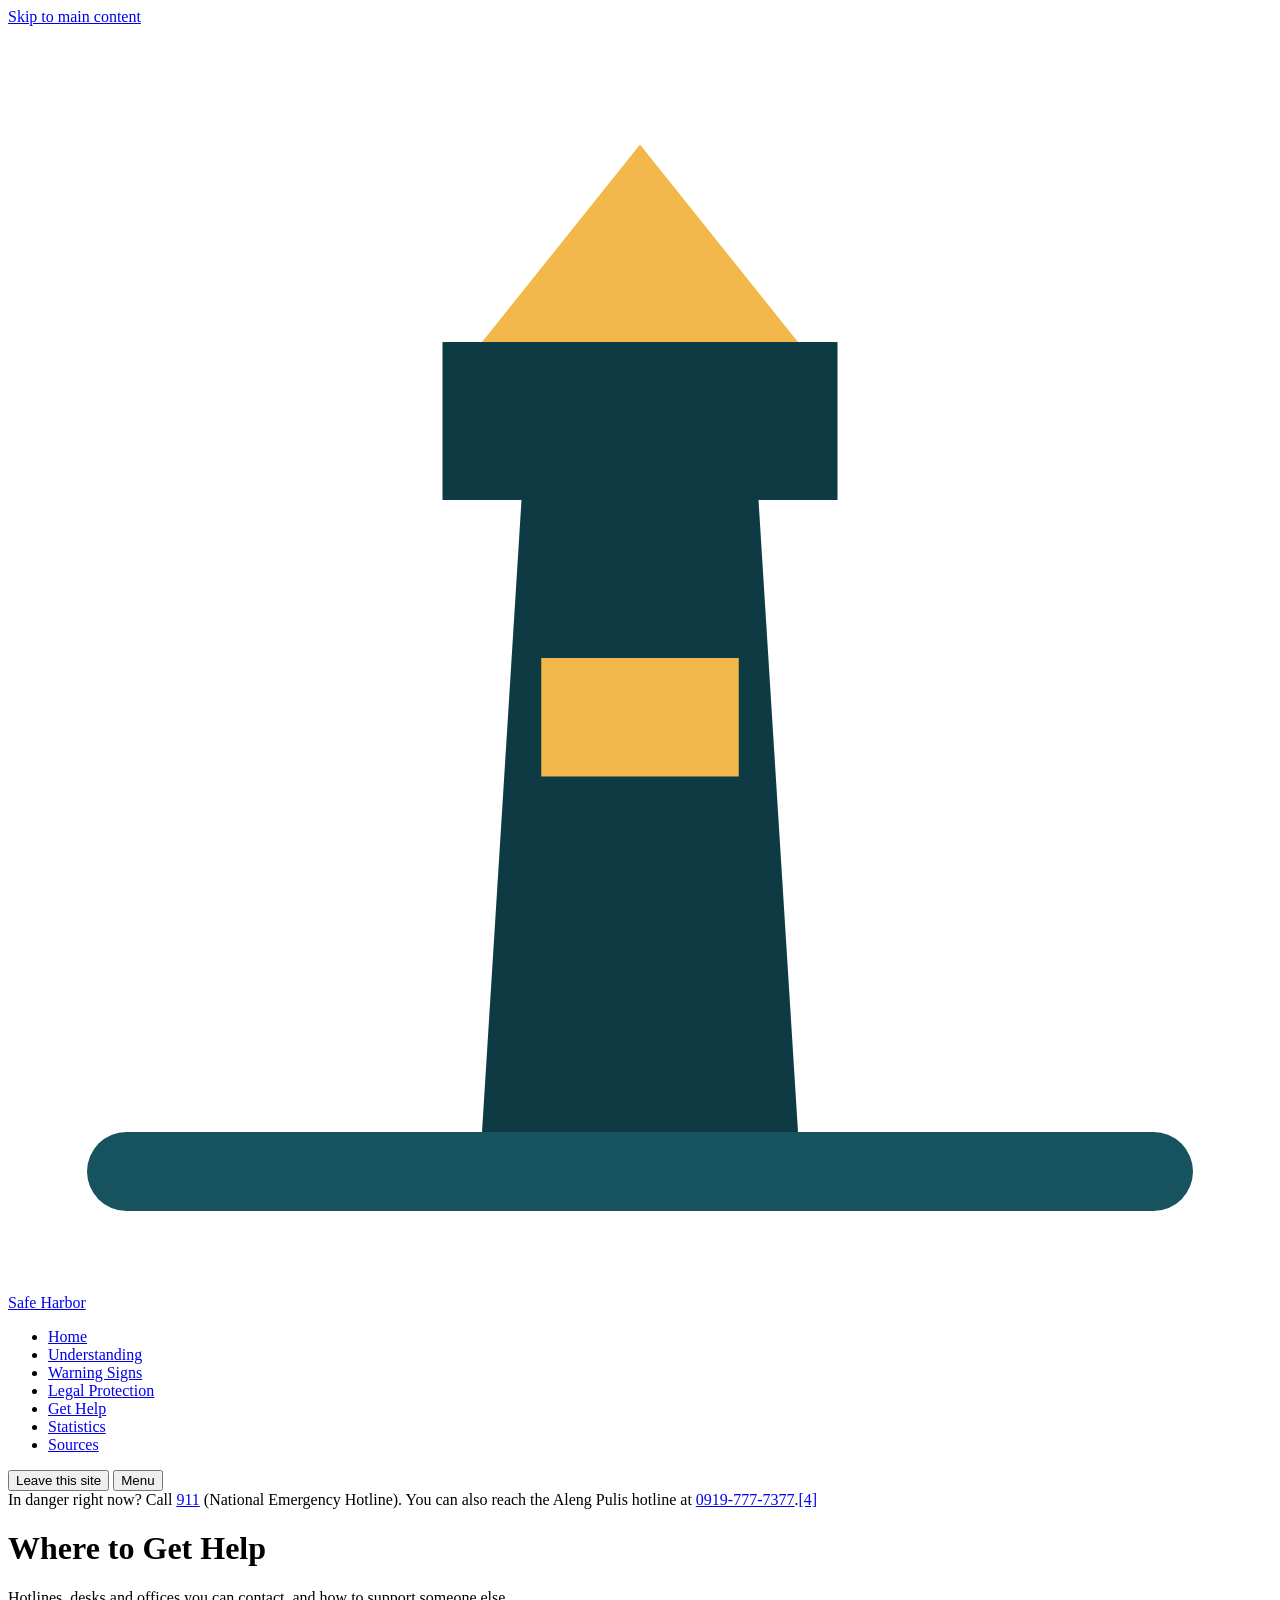
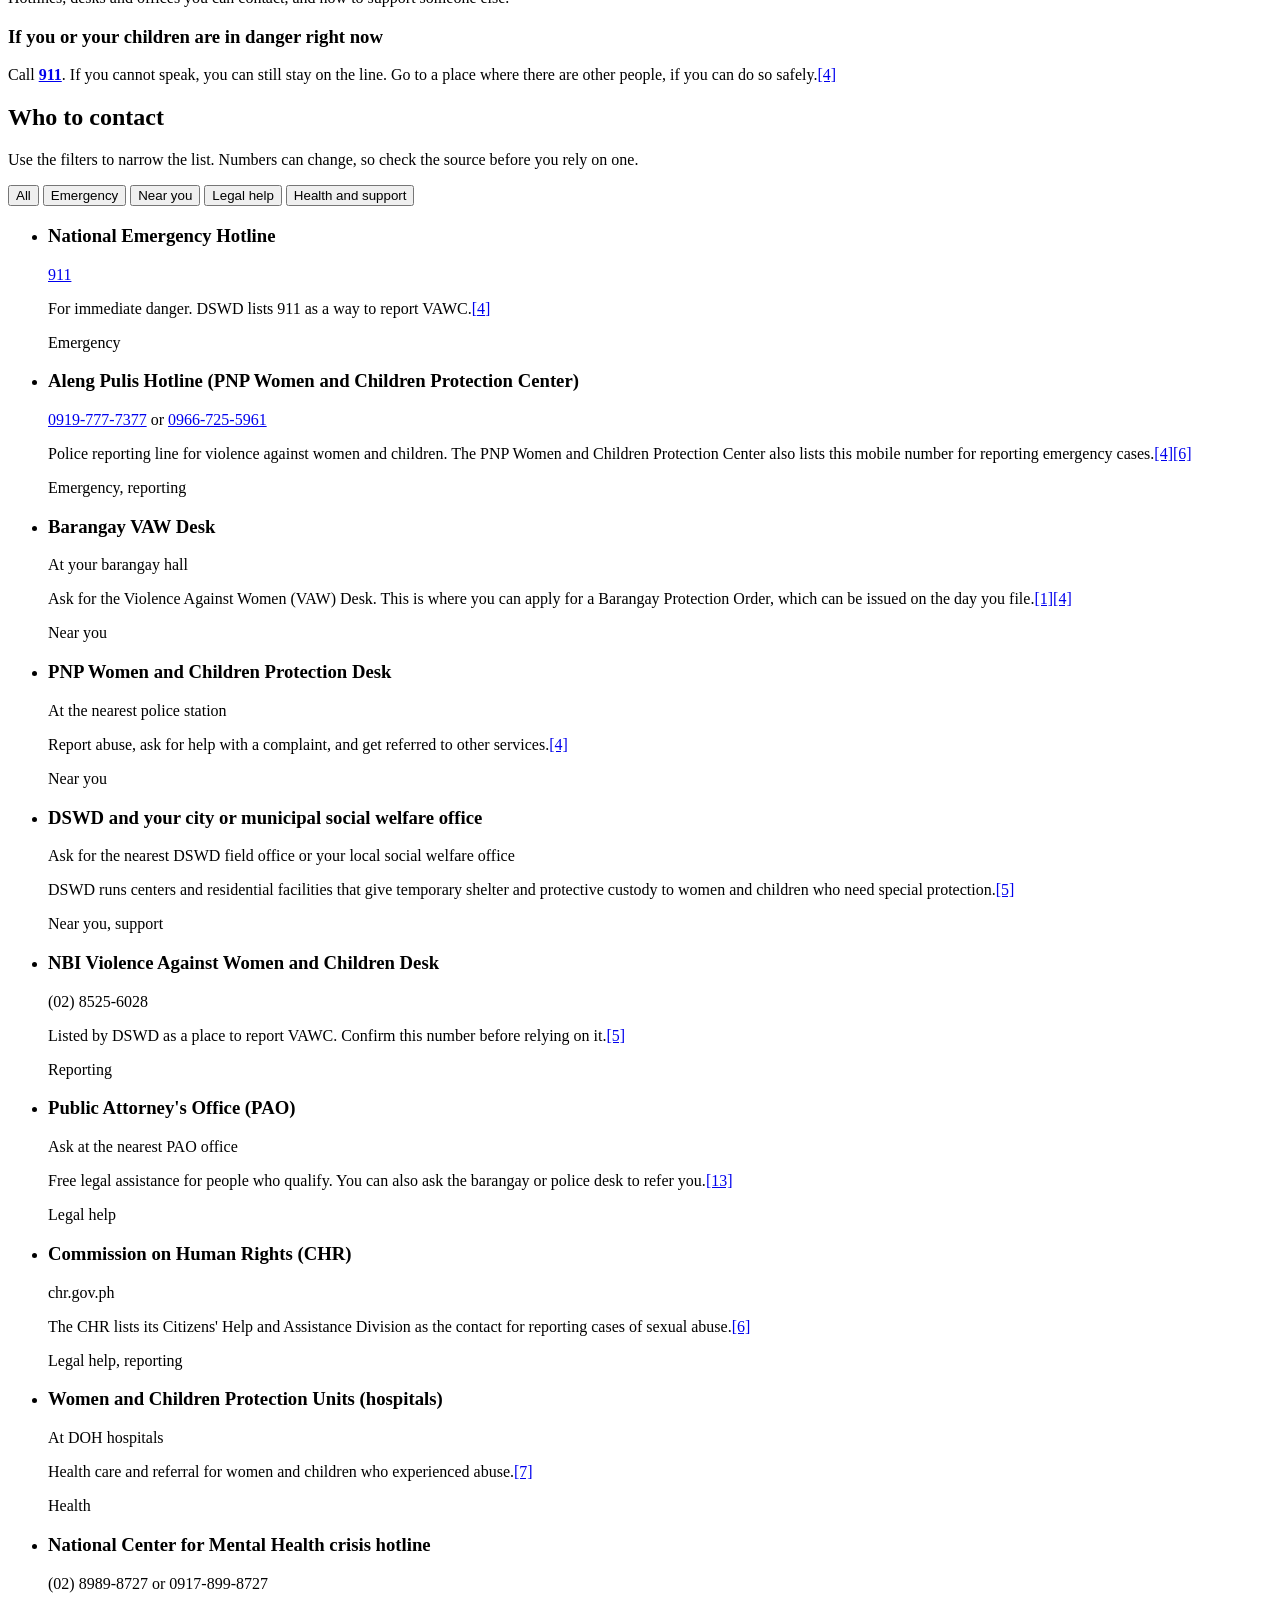
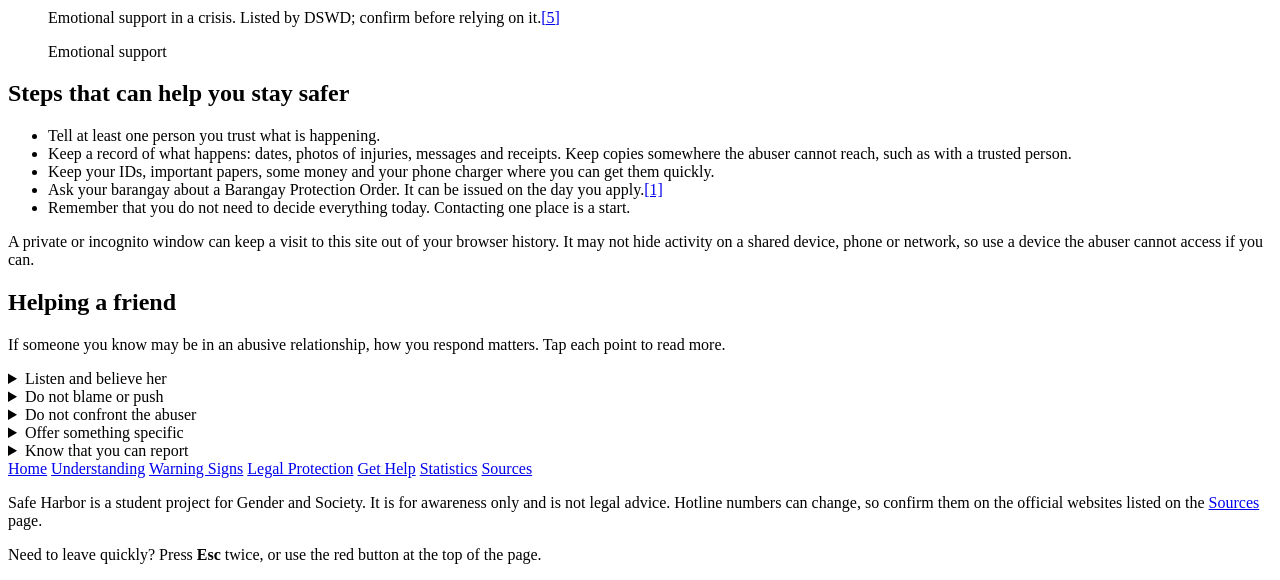
==== get-help.html @ c4ab769f "Add files via upload Safe Harbor is a gender-responsive website about violence against women and the" ====
<!DOCTYPE html>
<html lang="en">
<head>
<meta charset="utf-8">
<meta name="viewport" content="width=device-width, initial-scale=1">
<title>Where to Get Help | Safe Harbor</title>
<meta name="description" content="Hotlines, barangay and police desks, social workers, legal aid, safety steps and how to help a friend affected by VAWC in the Philippines.">
<meta name="theme-color" content="#0e3a44">
<meta name="robots" content="noindex">
<script>document.documentElement.className += " js";</script>
<link rel="icon" href="images/favicon.svg" type="image/svg+xml">
<link rel="preconnect" href="https://fonts.googleapis.com">
<link rel="preconnect" href="https://fonts.gstatic.com" crossorigin>
<link href="https://fonts.googleapis.com/css2?family=Atkinson+Hyperlegible:ital,wght@0,400;0,700;1,400&family=Fraunces:opsz,wght@9..144,600;9..144,700&display=swap" rel="stylesheet">
<link rel="stylesheet" href="css/style.css">
</head>
<body>
<a class="skip-link" href="#main">Skip to main content</a>
<header class="site-header">
  <div class="wrap header-row">
    <a class="brand" href="index.html"><svg viewBox="0 0 32 32" aria-hidden="true" focusable="false"><polygon points="12,28 20,28 19,12 13,12" fill="#0e3a44"/><rect x="11" y="8" width="10" height="4" fill="#0e3a44"/><polygon points="12,8 20,8 16,3" fill="#f2b84b"/><rect x="13.5" y="16" width="5" height="3" fill="#f2b84b"/><rect x="2" y="28" width="28" height="2" rx="1" fill="#17525f"/></svg><span>Safe Harbor</span></a>
    <nav class="site-nav" id="site-nav" aria-label="Main">
      <ul>
<li><a href="index.html">Home</a></li>
<li><a href="understanding.html">Understanding</a></li>
<li><a href="warning-signs.html">Warning Signs</a></li>
<li><a href="legal-protection.html">Legal Protection</a></li>
<li><a href="get-help.html" aria-current="page">Get Help</a></li>
<li><a href="statistics.html">Statistics</a></li>
<li><a href="sources.html">Sources</a></li>
      </ul>
    </nav>
    <button class="leave-btn" type="button" data-leave title="Leaves this site right away. Shortcut: press Esc twice.">Leave this site</button>
    <button class="menu-btn" type="button" id="menu-btn" aria-expanded="false" aria-controls="site-nav">Menu</button>
  </div>
</header>
<div class="emergency"><div class="wrap">In danger right now? Call <a href="tel:911">911</a> (National Emergency Hotline). You can also reach the Aleng Pulis hotline at <a href="tel:+639197777377">0919-777-7377</a>.<a class="ref" href="sources.html#s4" aria-label="Source 4">[4]</a></div></div>
<div class="page-head"><div class="wrap"><h1>Where to Get Help</h1><p>Hotlines, desks and offices you can contact, and how to support someone else.</p></div></div>
<main id="main">

<section class="block">
  <div class="wrap">
    <div class="prose">
      <div class="note alert">
        <h3>If you or your children are in danger right now</h3>
        <p>Call <strong><a href="tel:911">911</a></strong>. If you cannot speak, you can still stay on the line. Go to a place where there are other people, if you can do so safely.<a class="ref" href="sources.html#s4" aria-label="Source 4">[4]</a></p>
      </div>
    </div>
  </div>
</section>

<section class="block tint">
  <div class="wrap">
    <h2>Who to contact</h2>
    <p class="prose">Use the filters to narrow the list. Numbers can change, so check the source before you rely on one.</p>
    <div class="chips" role="group" aria-label="Filter contacts">
      <button class="chip" type="button" data-filter="all" aria-pressed="true">All</button>
      <button class="chip" type="button" data-filter="emergency" aria-pressed="false">Emergency</button>
      <button class="chip" type="button" data-filter="local" aria-pressed="false">Near you</button>
      <button class="chip" type="button" data-filter="legal" aria-pressed="false">Legal help</button>
      <button class="chip" type="button" data-filter="support" aria-pressed="false">Health and support</button>
    </div>
    <ul class="directory">
<li class="urgent" data-type="emergency"><h3>National Emergency Hotline</h3><p class="contact"><a href="tel:911">911</a></p><p>For immediate danger. DSWD lists 911 as a way to report VAWC.<a class="ref" href="sources.html#s4" aria-label="Source 4">[4]</a></p><span class="tag">Emergency</span></li>
<li class="urgent" data-type="emergency"><h3>Aleng Pulis Hotline (PNP Women and Children Protection Center)</h3><p class="contact"><a href="tel:+639197777377">0919-777-7377</a> or <a href="tel:+639667255961">0966-725-5961</a></p><p>Police reporting line for violence against women and children. The PNP Women and Children Protection Center also lists this mobile number for reporting emergency cases.<a class="ref" href="sources.html#s4" aria-label="Source 4">[4]</a><a class="ref" href="sources.html#s6" aria-label="Source 6">[6]</a></p><span class="tag">Emergency, reporting</span></li>
<li data-type="local emergency"><h3>Barangay VAW Desk</h3><p class="contact">At your barangay hall</p><p>Ask for the Violence Against Women (VAW) Desk. This is where you can apply for a Barangay Protection Order, which can be issued on the day you file.<a class="ref" href="sources.html#s1" aria-label="Source 1">[1]</a><a class="ref" href="sources.html#s4" aria-label="Source 4">[4]</a></p><span class="tag">Near you</span></li>
<li data-type="local emergency"><h3>PNP Women and Children Protection Desk</h3><p class="contact">At the nearest police station</p><p>Report abuse, ask for help with a complaint, and get referred to other services.<a class="ref" href="sources.html#s4" aria-label="Source 4">[4]</a></p><span class="tag">Near you</span></li>
<li data-type="local support"><h3>DSWD and your city or municipal social welfare office</h3><p class="contact">Ask for the nearest DSWD field office or your local social welfare office</p><p>DSWD runs centers and residential facilities that give temporary shelter and protective custody to women and children who need special protection.<a class="ref" href="sources.html#s5" aria-label="Source 5">[5]</a></p><span class="tag">Near you, support</span></li>
<li data-type="emergency support"><h3>NBI Violence Against Women and Children Desk</h3><p class="contact">(02) 8525-6028</p><p>Listed by DSWD as a place to report VAWC. Confirm this number before relying on it.<a class="ref" href="sources.html#s5" aria-label="Source 5">[5]</a></p><span class="tag">Reporting</span></li>
<li data-type="legal"><h3>Public Attorney's Office (PAO)</h3><p class="contact">Ask at the nearest PAO office</p><p>Free legal assistance for people who qualify. You can also ask the barangay or police desk to refer you.<a class="ref" href="sources.html#s13" aria-label="Source 13">[13]</a></p><span class="tag">Legal help</span></li>
<li data-type="legal"><h3>Commission on Human Rights (CHR)</h3><p class="contact">chr.gov.ph</p><p>The CHR lists its Citizens' Help and Assistance Division as the contact for reporting cases of sexual abuse.<a class="ref" href="sources.html#s6" aria-label="Source 6">[6]</a></p><span class="tag">Legal help, reporting</span></li>
<li data-type="support"><h3>Women and Children Protection Units (hospitals)</h3><p class="contact">At DOH hospitals</p><p>Health care and referral for women and children who experienced abuse.<a class="ref" href="sources.html#s7" aria-label="Source 7">[7]</a></p><span class="tag">Health</span></li>
<li data-type="support"><h3>National Center for Mental Health crisis hotline</h3><p class="contact">(02) 8989-8727 or 0917-899-8727</p><p>Emotional support in a crisis. Listed by DSWD; confirm before relying on it.<a class="ref" href="sources.html#s5" aria-label="Source 5">[5]</a></p><span class="tag">Emotional support</span></li>
    </ul>
  </div>
</section>

<section class="block">
  <div class="wrap">
    <div class="prose">
      <h2>Steps that can help you stay safer</h2>
      <ul>
        <li>Tell at least one person you trust what is happening.</li>
        <li>Keep a record of what happens: dates, photos of injuries, messages and receipts. Keep copies somewhere the abuser cannot reach, such as with a trusted person.</li>
        <li>Keep your IDs, important papers, some money and your phone charger where you can get them quickly.</li>
        <li>Ask your barangay about a Barangay Protection Order. It can be issued on the day you apply.<a class="ref" href="sources.html#s1" aria-label="Source 1">[1]</a></li>
        <li>Remember that you do not need to decide everything today. Contacting one place is a start.</li>
      </ul>
      <p>A private or incognito window can keep a visit to this site out of your browser history. It may not hide activity on a shared device, phone or network, so use a device the abuser cannot access if you can.</p>
    </div>
  </div>
</section>

<section class="block tint" id="helping-a-friend">
  <div class="wrap">
    <h2>Helping a friend</h2>
    <p class="prose">If someone you know may be in an abusive relationship, how you respond matters. Tap each point to read more.</p>
    <div class="prose">
      <details class="myth"><summary>Listen and believe her</summary><div class="fact"><p>Let her talk without interrupting. Say that you believe her and that it is not her fault.</p></div></details>
      <details class="myth"><summary>Do not blame or push</summary><div class="fact"><p>Avoid asking "Why don't you just leave?" or telling her what she must do. She knows her situation and the risks best. Respect her pace.</p></div></details>
      <details class="myth"><summary>Do not confront the abuser</summary><div class="fact"><p>Facing him yourself can put both of you at risk. Let the barangay, police or other authorities handle it.</p></div></details>
      <details class="myth"><summary>Offer something specific</summary><div class="fact"><p>Offer to go with her to the barangay VAW desk or police desk, help her find the numbers above, mind the children for an hour, or keep copies of important papers.</p></div></details>
      <details class="myth"><summary>Know that you can report</summary><div class="fact"><p>VAWC is a public crime. A person with personal knowledge of what happened may start the complaint, and the law also allows concerned citizens to file for a protection order. If someone is in immediate danger, call 911.<a class="ref" href="sources.html#s1" aria-label="Source 1">[1]</a></p></div></details>
    </div>
  </div>
</section>

</main>
<footer class="site-footer">
  <div class="wrap">
    <div class="foot-row">
      <a href="index.html">Home</a>
      <a href="understanding.html">Understanding</a>
      <a href="warning-signs.html">Warning Signs</a>
      <a href="legal-protection.html">Legal Protection</a>
      <a href="get-help.html">Get Help</a>
      <a href="statistics.html">Statistics</a>
      <a href="sources.html">Sources</a>
    </div>
    <p>Safe Harbor is a student project for Gender and Society. It is for awareness only and is not legal advice. Hotline numbers can change, so confirm them on the official websites listed on the <a href="sources.html">Sources</a> page.</p>
    <p>Need to leave quickly? Press <strong>Esc</strong> twice, or use the red button at the top of the page.</p>
  </div>
</footer>
<script src="js/main.js"></script>
</body>
</html>
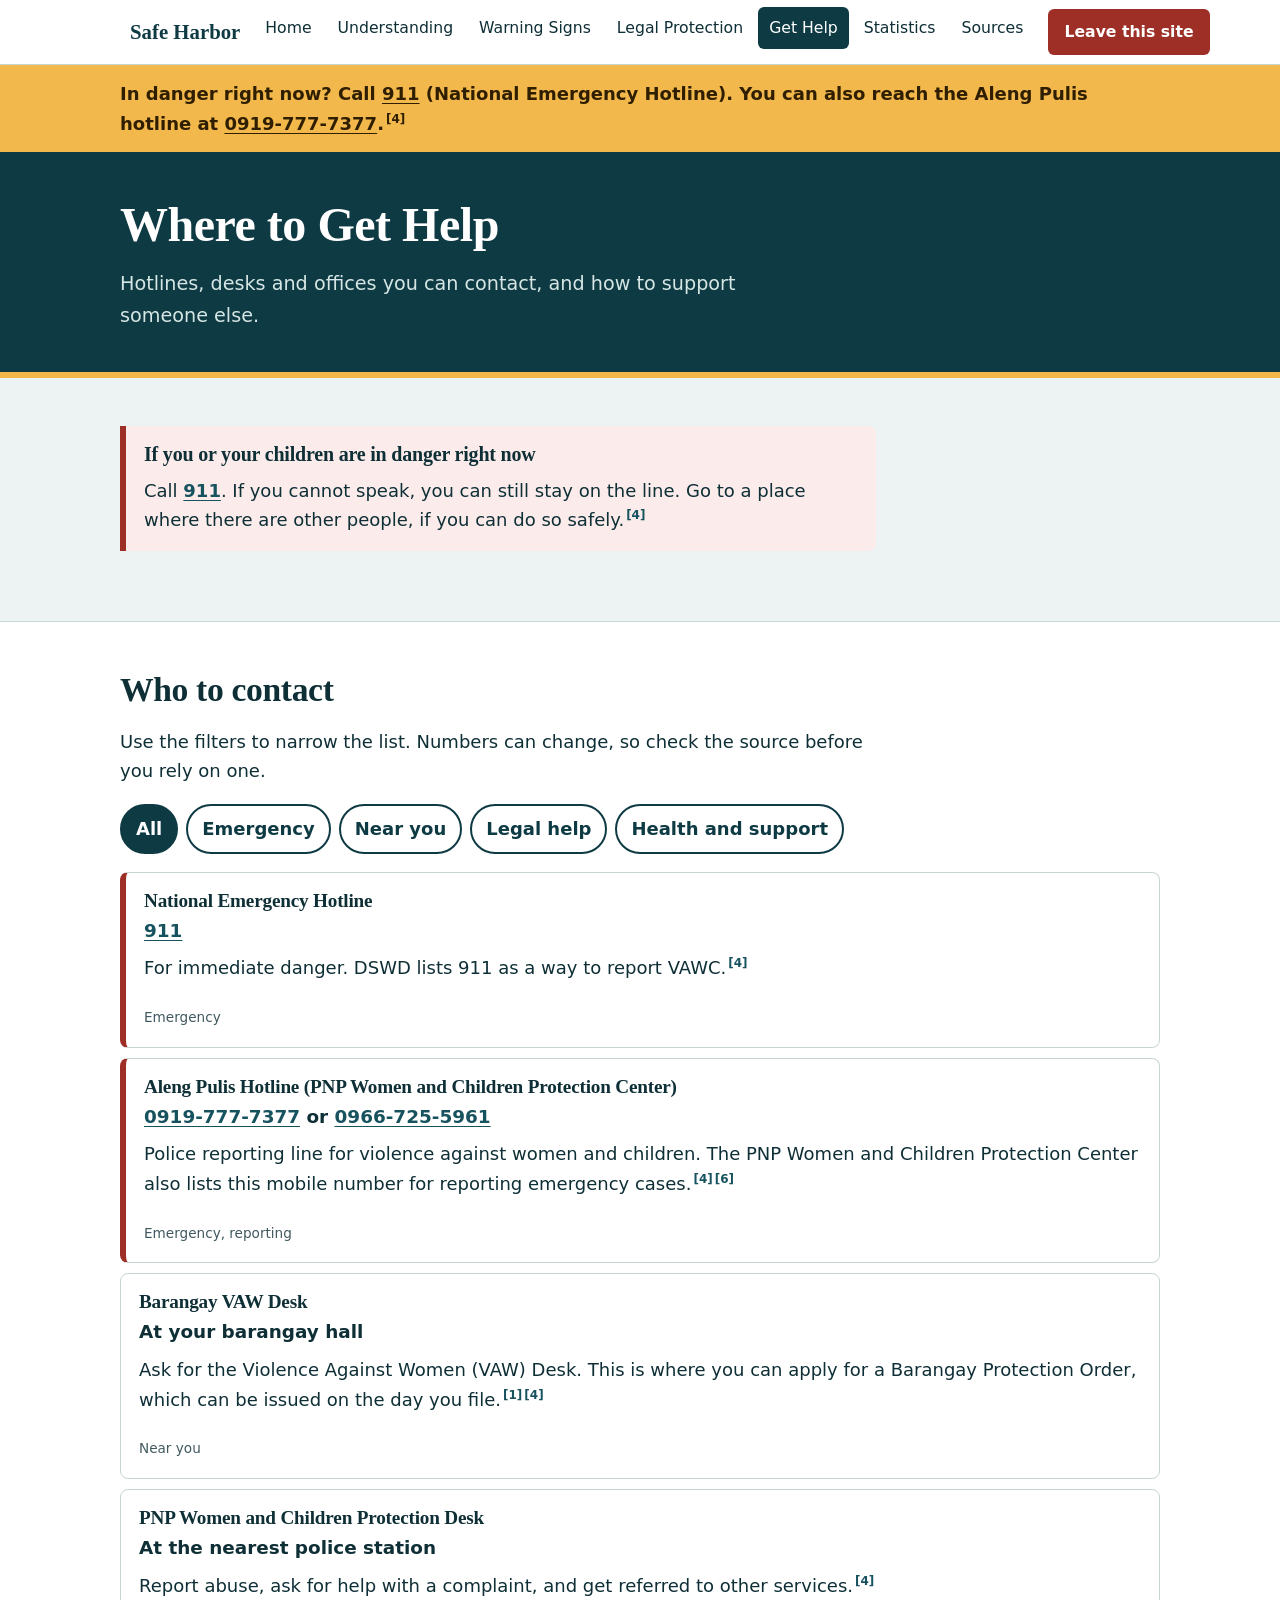
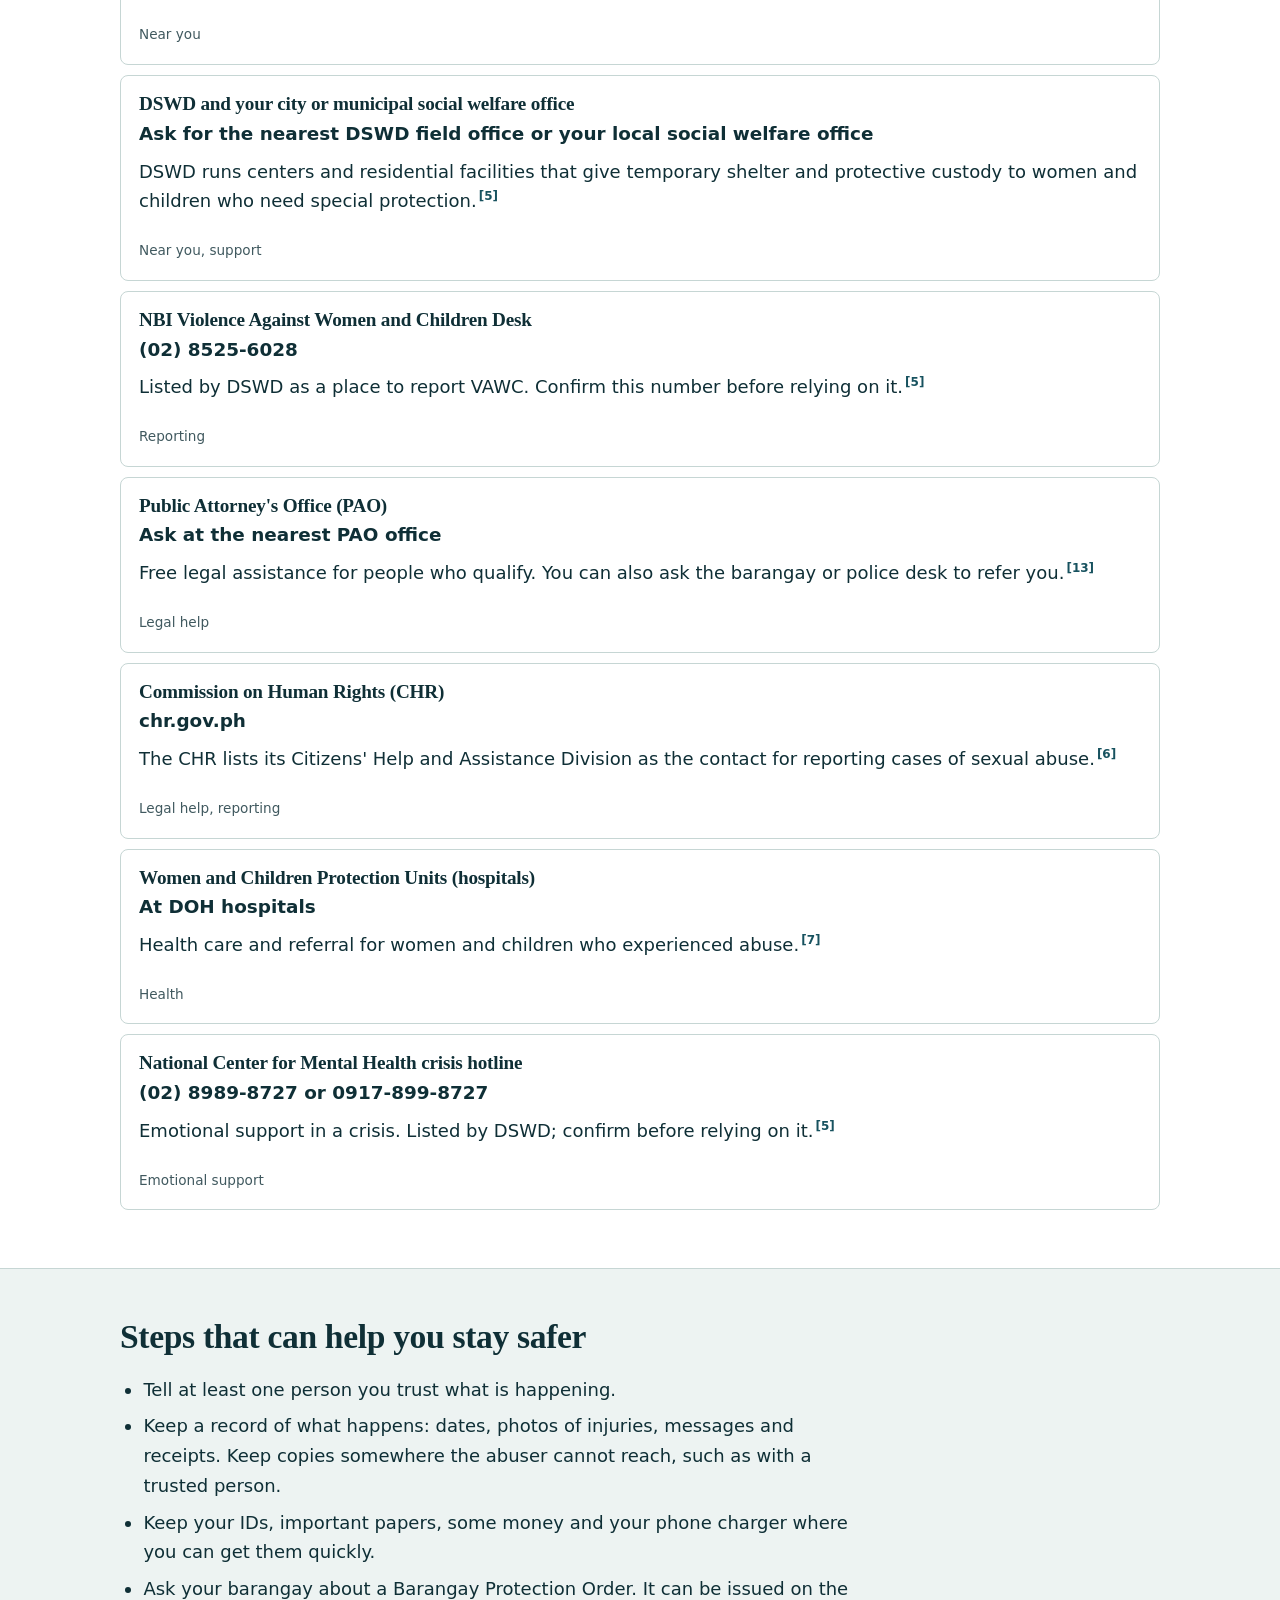
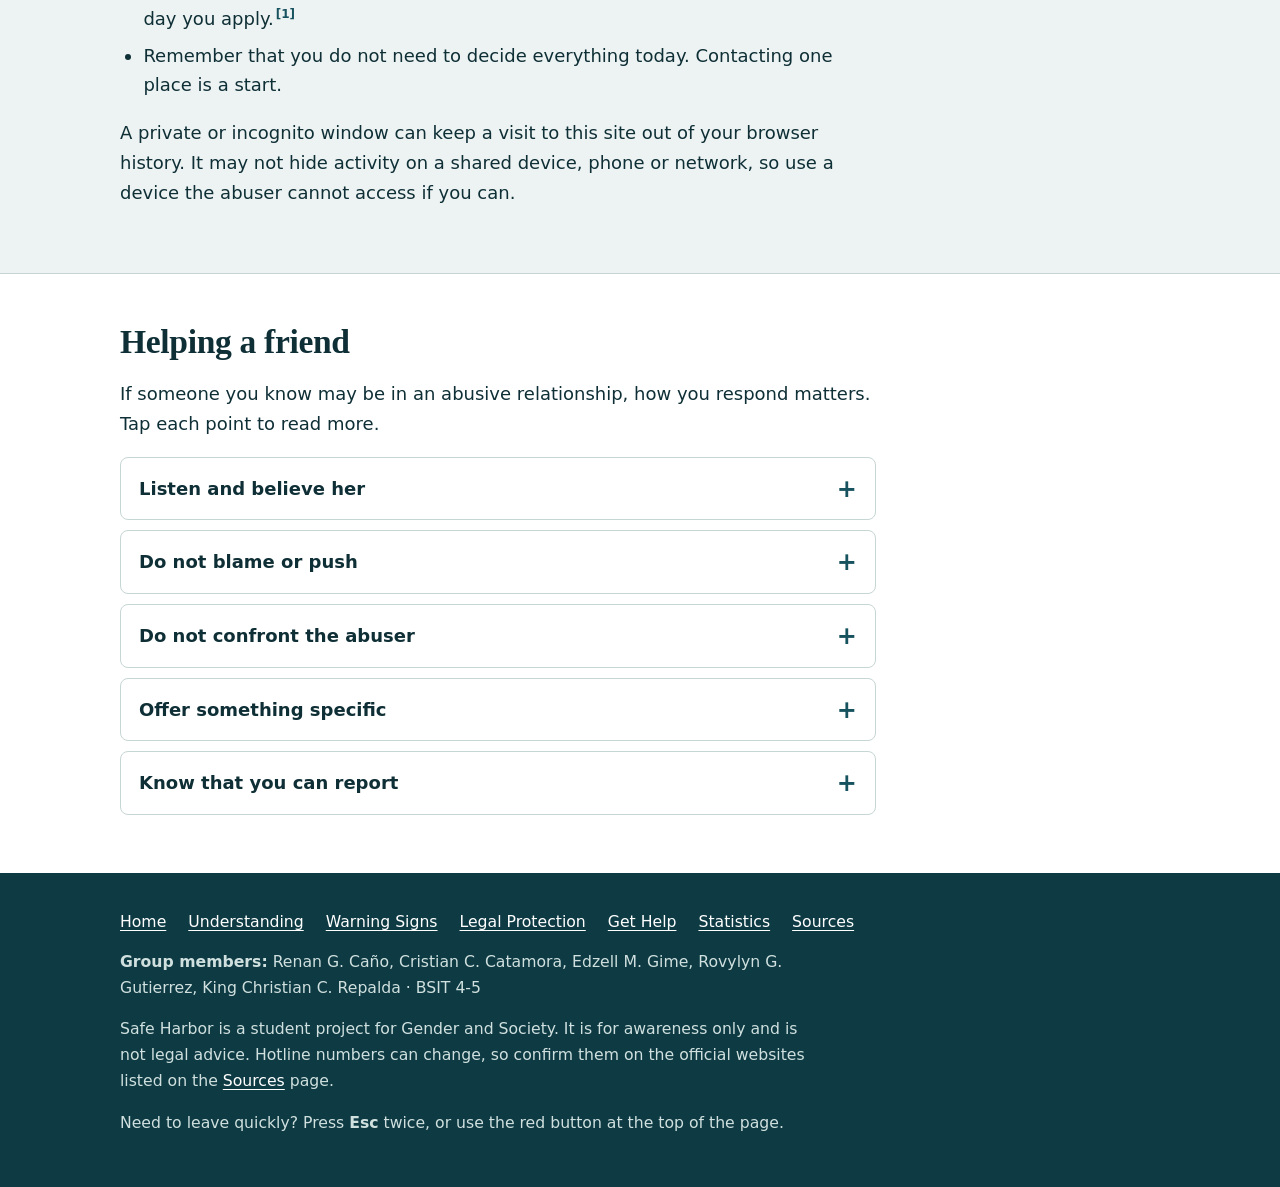
==== commit c6a133a9: "Add files via upload Add group members to footer" ====
--- a/get-help.html
+++ b/get-help.html
@@ -117,6 +117,7 @@
       <a href="statistics.html">Statistics</a>
       <a href="sources.html">Sources</a>
     </div>
+    <p class="credits"><strong>Group members:</strong> Renan G. Caño, Cristian C. Catamora, Edzell M. Gime, Rovylyn G. Gutierrez, King Christian C. Repalda &middot; BSIT 4-5</p>
     <p>Safe Harbor is a student project for Gender and Society. It is for awareness only and is not legal advice. Hotline numbers can change, so confirm them on the official websites listed on the <a href="sources.html">Sources</a> page.</p>
     <p>Need to leave quickly? Press <strong>Esc</strong> twice, or use the red button at the top of the page.</p>
   </div>
--- a/css/style.css
+++ b/css/style.css
@@ -0,0 +1,270 @@
+/* Safe Harbor — styles
+   Palette: harbor teal (ink/hero), fog (page), lantern amber (help actions), brick (leave button).
+   Fonts: Fraunces (headings) + Atkinson Hyperlegible (body, designed for readability). */
+
+:root {
+  --ink: #0f2f36;
+  --ink-soft: #40595f;
+  --sea: #0e3a44;
+  --sea-2: #17525f;
+  --fog: #edf3f2;
+  --paper: #ffffff;
+  --line: #c6d6d4;
+  --lamp: #f2b84b;
+  --lamp-deep: #8a5a00;
+  --lamp-ink: #2f1f00;
+  --alert: #9e2f27;
+  --alert-bg: #fbeceb;
+  --ok: #1d6652;
+  --focus: #1a66cc;
+  --serif: "Fraunces", Georgia, "Times New Roman", serif;
+  --sans: "Atkinson Hyperlegible", system-ui, -apple-system, "Segoe UI", Roboto, Arial, sans-serif;
+  --wrap: 1080px;
+}
+
+*, *::before, *::after { box-sizing: border-box; }
+html { scroll-behavior: smooth; -webkit-text-size-adjust: 100%; }
+body {
+  margin: 0;
+  font-family: var(--sans);
+  font-size: 1.125rem;
+  line-height: 1.65;
+  color: var(--ink);
+  background: var(--fog);
+}
+img, svg { max-width: 100%; display: block; }
+a { color: var(--sea-2); text-underline-offset: 3px; }
+a:hover { color: var(--ink); }
+:focus-visible { outline: 3px solid var(--focus); outline-offset: 3px; border-radius: 3px; }
+
+.skip-link {
+  position: absolute; left: -999px; top: 8px; z-index: 100;
+  background: var(--paper); color: var(--ink); padding: 10px 16px; border-radius: 4px;
+}
+.skip-link:focus { left: 8px; }
+
+.wrap { width: 100%; max-width: var(--wrap); margin: 0 auto; padding: 0 20px; }
+.prose { max-width: 66ch; }
+
+h1, h2, h3 { font-family: var(--serif); font-weight: 600; line-height: 1.2; letter-spacing: -0.01em; margin: 0 0 0.5em; }
+h1 { font-size: clamp(2.2rem, 6vw, 3.6rem); }
+h2 { font-size: clamp(1.55rem, 3.5vw, 2.1rem); margin-top: 0; }
+h3 { font-size: 1.25rem; }
+p { margin: 0 0 1em; }
+ul, ol { padding-left: 1.3em; margin: 0 0 1em; }
+li { margin-bottom: 0.4em; }
+
+/* ---------- Header ---------- */
+.site-header {
+  position: sticky; top: 0; z-index: 50;
+  background: var(--paper);
+  border-bottom: 1px solid var(--line);
+}
+.header-row { display: flex; align-items: center; gap: 14px; min-height: 64px; }
+.brand {
+  font-family: var(--serif); font-weight: 700; font-size: 1.3rem;
+  color: var(--sea); text-decoration: none; display: flex; align-items: center; gap: 10px;
+  margin-right: auto; white-space: nowrap;
+}
+.brand svg { width: 26px; height: 26px; }
+.site-nav ul { display: flex; gap: 4px; list-style: none; margin: 0; padding: 0; }
+.site-nav a {
+  display: block; padding: 8px 11px; border-radius: 6px; text-decoration: none;
+  color: var(--ink); font-size: 0.98rem; white-space: nowrap;
+}
+.site-nav a:hover { background: var(--fog); }
+.site-nav a[aria-current="page"] { background: var(--sea); color: #fff; }
+
+.leave-btn {
+  background: var(--alert); color: #fff; border: 0; border-radius: 6px;
+  font: inherit; font-weight: 700; font-size: 0.98rem; padding: 10px 16px; cursor: pointer;
+  white-space: nowrap;
+}
+.leave-btn:hover { background: #7f241d; }
+.menu-btn {
+  display: none; background: transparent; border: 2px solid var(--sea); color: var(--sea);
+  border-radius: 6px; font: inherit; font-weight: 700; padding: 8px 12px; cursor: pointer;
+}
+
+@media (max-width: 1120px) {
+  .js .menu-btn { display: inline-block; }
+  .js .site-nav { display: none; position: absolute; left: 0; right: 0; top: 100%; background: var(--paper); border-bottom: 1px solid var(--line); padding: 8px 20px 16px; }
+  .js .site-nav.open { display: block; }
+  .site-nav ul { flex-direction: column; flex-wrap: wrap; }
+  .site-nav a { padding: 12px 10px; font-size: 1.05rem; }
+  .brand span.long { display: none; }
+}
+
+/* ---------- Hero (home) ---------- */
+.hero { background: var(--sea); color: #f3f8f7; overflow: hidden; }
+.hero .wrap { display: grid; grid-template-columns: 1.25fr 0.75fr; gap: 24px; align-items: center; padding-top: 56px; padding-bottom: 56px; }
+.hero h1 { color: #fff; max-width: 14ch; }
+.hero p.lede { font-size: 1.25rem; max-width: 46ch; color: #d6e6e4; }
+.hero-art { position: relative; }
+.hero-art svg { width: 100%; max-width: 340px; margin-left: auto; }
+.beam { transform-origin: 170px 124px; animation: sweep 14s ease-in-out infinite alternate; }
+@keyframes sweep { from { transform: rotate(-6deg); } to { transform: rotate(6deg); } }
+@media (prefers-reduced-motion: reduce) { .beam { animation: none; } html { scroll-behavior: auto; } }
+@media (max-width: 760px) {
+  .hero .wrap { grid-template-columns: 1fr; padding-top: 36px; padding-bottom: 36px; }
+  .hero-art svg { max-width: 220px; margin: 0 auto; }
+}
+
+/* ---------- Buttons ---------- */
+.btn-row { display: flex; flex-wrap: wrap; gap: 12px; margin-top: 24px; }
+.btn {
+  display: inline-block; font: inherit; font-weight: 700; text-decoration: none;
+  padding: 13px 22px; border-radius: 8px; border: 2px solid transparent; cursor: pointer;
+}
+.btn-lamp { background: var(--lamp); color: var(--lamp-ink); }
+.btn-lamp:hover { background: #ffc962; color: var(--lamp-ink); }
+.btn-ghost { border-color: #9fc2c0; color: #fff; }
+.btn-ghost:hover { background: rgba(255,255,255,0.1); color: #fff; }
+.btn-dark { background: var(--sea); color: #fff; }
+.btn-dark:hover { background: var(--ink); color: #fff; }
+.btn-line { border-color: var(--sea); color: var(--sea); background: transparent; }
+.btn-line:hover { background: var(--sea); color: #fff; }
+
+/* ---------- Emergency strip ---------- */
+.emergency { background: var(--lamp); color: var(--lamp-ink); }
+.emergency .wrap { padding-top: 14px; padding-bottom: 14px; font-weight: 700; }
+.emergency a { color: var(--lamp-ink); white-space: nowrap; }
+
+/* ---------- Page header (inner pages) ---------- */
+.page-head { background: var(--sea); color: #fff; border-bottom: 6px solid var(--lamp); }
+.page-head .wrap { padding-top: 44px; padding-bottom: 40px; }
+.page-head h1 { font-size: clamp(2rem, 5vw, 3rem); margin-bottom: 0.3em; }
+.page-head p { color: #d6e6e4; font-size: 1.2rem; max-width: 52ch; margin: 0; }
+
+/* ---------- Sections ---------- */
+section.block { padding: 48px 0; }
+section.block + section.block { border-top: 1px solid var(--line); }
+section.tint { background: var(--paper); }
+.lead { font-size: 1.2rem; }
+.ref {
+  font-size: 0.75rem; vertical-align: super; line-height: 0; margin-left: 2px;
+  text-decoration: none; font-weight: 700;
+}
+
+/* Index of pages (home) */
+.page-index { list-style: none; padding: 0; margin: 0; border-top: 1px solid var(--line); }
+.page-index li { margin: 0; border-bottom: 1px solid var(--line); }
+.page-index a {
+  display: grid; grid-template-columns: 15rem 1fr; gap: 12px; padding: 18px 4px;
+  text-decoration: none; color: var(--ink);
+}
+.page-index a:hover { background: #f6fafa; }
+.page-index strong { font-family: var(--serif); font-size: 1.2rem; color: var(--sea); }
+@media (max-width: 700px) { .page-index a { grid-template-columns: 1fr; gap: 2px; } }
+
+/* Safety note */
+.note {
+  border-left: 6px solid var(--lamp); background: #fff8e8; padding: 16px 18px; border-radius: 0 8px 8px 0; margin: 0 0 1.2em;
+}
+.note.alert { border-left-color: var(--alert); background: var(--alert-bg); }
+.note.calm { border-left-color: var(--sea-2); background: #e6f1f0; }
+.note p:last-child { margin-bottom: 0; }
+
+/* Definition rows (forms of abuse) */
+.forms { margin: 0; border-top: 1px solid var(--line); }
+.forms div { display: grid; grid-template-columns: 11rem 1fr; gap: 16px; padding: 18px 0; border-bottom: 1px solid var(--line); }
+.forms dt { font-family: var(--serif); font-weight: 600; font-size: 1.2rem; color: var(--sea); }
+.forms dd { margin: 0; }
+@media (max-width: 700px) { .forms div { grid-template-columns: 1fr; gap: 4px; } }
+
+/* Myth / fact */
+details.myth { border: 1px solid var(--line); background: var(--paper); border-radius: 8px; margin-bottom: 10px; }
+details.myth summary {
+  cursor: pointer; padding: 16px 18px; font-weight: 700; list-style: none;
+  display: flex; justify-content: space-between; gap: 12px; align-items: center;
+}
+details.myth summary::-webkit-details-marker { display: none; }
+details.myth summary::after { content: "+"; font-size: 1.5rem; line-height: 1; color: var(--sea-2); }
+details.myth[open] summary::after { content: "–"; }
+details.myth[open] { border-color: var(--sea-2); }
+details.myth .fact { padding: 0 18px 16px; }
+details.myth .fact strong { color: var(--ok); }
+
+/* Checklist */
+.check-group { border: 1px solid var(--line); background: var(--paper); border-radius: 8px; padding: 14px 18px 8px; margin: 0 0 16px; }
+.check-group legend { font-family: var(--serif); font-weight: 600; font-size: 1.15rem; color: var(--sea); padding: 0 6px; }
+.check-item { display: flex; gap: 12px; align-items: flex-start; padding: 8px 0; cursor: pointer; }
+.check-item input { width: 22px; height: 22px; margin-top: 3px; flex: none; accent-color: var(--sea-2); }
+#result { margin-top: 22px; }
+#result:empty { display: none; }
+
+/* Tabs */
+.tabs [role="tablist"] { display: flex; flex-wrap: wrap; gap: 8px; margin-bottom: 0; }
+.tabs [role="tab"] {
+  font: inherit; font-weight: 700; padding: 12px 18px; border: 2px solid var(--sea); background: var(--paper);
+  color: var(--sea); border-radius: 8px 8px 0 0; cursor: pointer;
+}
+.tabs [role="tab"][aria-selected="true"] { background: var(--sea); color: #fff; }
+.tabs [role="tabpanel"] { background: var(--paper); border: 2px solid var(--sea); padding: 22px 22px 8px; border-radius: 0 8px 8px 8px; }
+.tabs [role="tabpanel"][hidden] { display: none; }
+.facts { margin: 0 0 1em; }
+.facts div { display: grid; grid-template-columns: 9rem 1fr; gap: 12px; padding: 8px 0; border-bottom: 1px dotted var(--line); }
+.facts dt { font-weight: 700; color: var(--ink-soft); }
+.facts dd { margin: 0; }
+@media (max-width: 600px) { .facts div { grid-template-columns: 1fr; gap: 0; } }
+
+/* Directory */
+.chips { display: flex; flex-wrap: wrap; gap: 8px; margin: 0 0 18px; }
+.chip {
+  font: inherit; border: 2px solid var(--sea); background: var(--paper); color: var(--sea);
+  padding: 8px 14px; border-radius: 999px; cursor: pointer; font-weight: 700;
+}
+.chip[aria-pressed="true"] { background: var(--sea); color: #fff; }
+.directory { list-style: none; margin: 0; padding: 0; }
+.directory li { background: var(--paper); border: 1px solid var(--line); border-radius: 8px; padding: 16px 18px; margin-bottom: 10px; }
+.directory li[hidden] { display: none; }
+.directory h3 { margin-bottom: 0.2em; font-size: 1.2rem; }
+.directory .contact { font-weight: 700; font-size: 1.15rem; margin-bottom: 0.4em; }
+.directory .tag { font-size: 0.85rem; color: var(--ink-soft); }
+.directory li.urgent { border-left: 6px solid var(--alert); }
+
+/* Charts */
+.chart { margin: 0 0 1.5em; }
+.chart h3 { margin-bottom: 0.1em; }
+.chart .sub { color: var(--ink-soft); font-size: 0.95rem; margin-bottom: 14px; }
+.bar-row { display: grid; grid-template-columns: 9.5rem 1fr 4.5rem; gap: 10px; align-items: center; margin-bottom: 8px; }
+.bar-row .lab { font-size: 0.98rem; }
+.bar-track { background: #dbe7e5; border-radius: 4px; height: 22px; overflow: hidden; }
+.bar-fill { display: block; height: 100%; background: var(--sea-2); border-radius: 4px; }
+.bar-fill.alt { background: var(--lamp-deep); }
+.bar-row .val { font-weight: 700; text-align: right; }
+.legend { display: flex; gap: 18px; flex-wrap: wrap; font-size: 0.95rem; margin-bottom: 10px; }
+.legend i { display: inline-block; width: 14px; height: 14px; border-radius: 3px; margin-right: 6px; vertical-align: -2px; }
+@media (max-width: 600px) { .bar-row { grid-template-columns: 6.5rem 1fr 4rem; } }
+
+.stat-line { border-top: 1px solid var(--line); padding: 20px 0; display: grid; grid-template-columns: 7.5rem 1fr; gap: 18px; align-items: baseline; }
+.stat-line:last-of-type { border-bottom: 1px solid var(--line); }
+.stat-line .big { font-family: var(--serif); font-size: 2.2rem; font-weight: 600; color: var(--sea); line-height: 1; }
+@media (max-width: 600px) { .stat-line { grid-template-columns: 1fr; gap: 4px; } }
+
+/* Sources */
+.sources { padding-left: 1.6em; }
+.sources li { margin-bottom: 18px; padding-left: 4px; }
+.sources .used { display: block; color: var(--ink-soft); font-size: 0.95rem; }
+.sources a { word-break: break-word; }
+.sources li:target { background: #fff8e8; outline: 3px solid var(--lamp); border-radius: 4px; }
+
+/* Footer */
+.site-footer { background: var(--sea); color: #cfe0de; padding: 36px 0; margin-top: 0; font-size: 0.98rem; }
+.site-footer a { color: #fff; }
+.site-footer p { max-width: 70ch; }
+.site-footer .foot-row { display: flex; flex-wrap: wrap; gap: 8px 22px; margin-bottom: 14px; }
+
+@media print { .site-header, .emergency, .site-footer .foot-row { display: none; } body { background: #fff; } }
+
+/* Small phones: keep the header on one line */
+@media (max-width: 480px) {
+  .wrap { padding-left: 16px; padding-right: 16px; }
+  .header-row { gap: 8px; }
+  .brand span {
+    position: absolute; width: 1px; height: 1px; overflow: hidden;
+    clip: rect(0 0 0 0); white-space: nowrap;
+  }
+  .leave-btn { padding: 10px 12px; font-size: 0.95rem; }
+  .menu-btn { padding: 8px 12px; }
+}
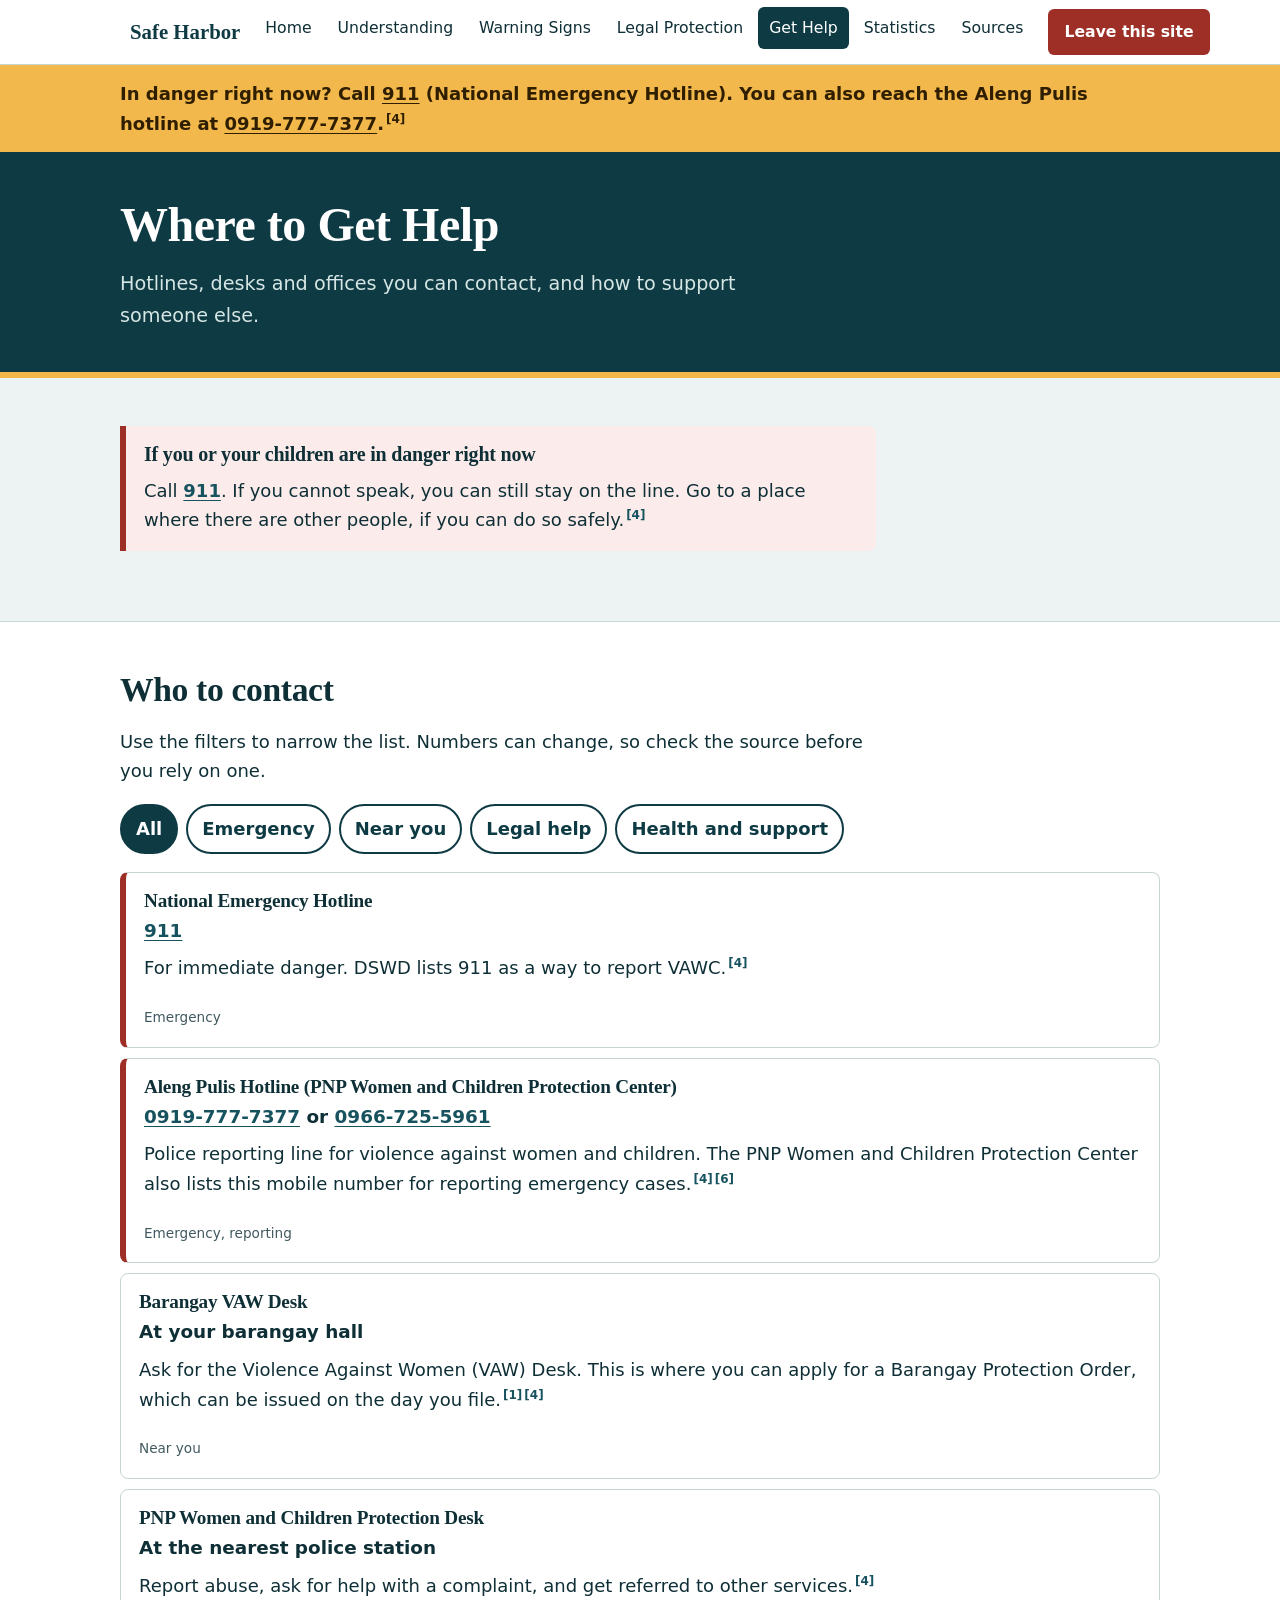
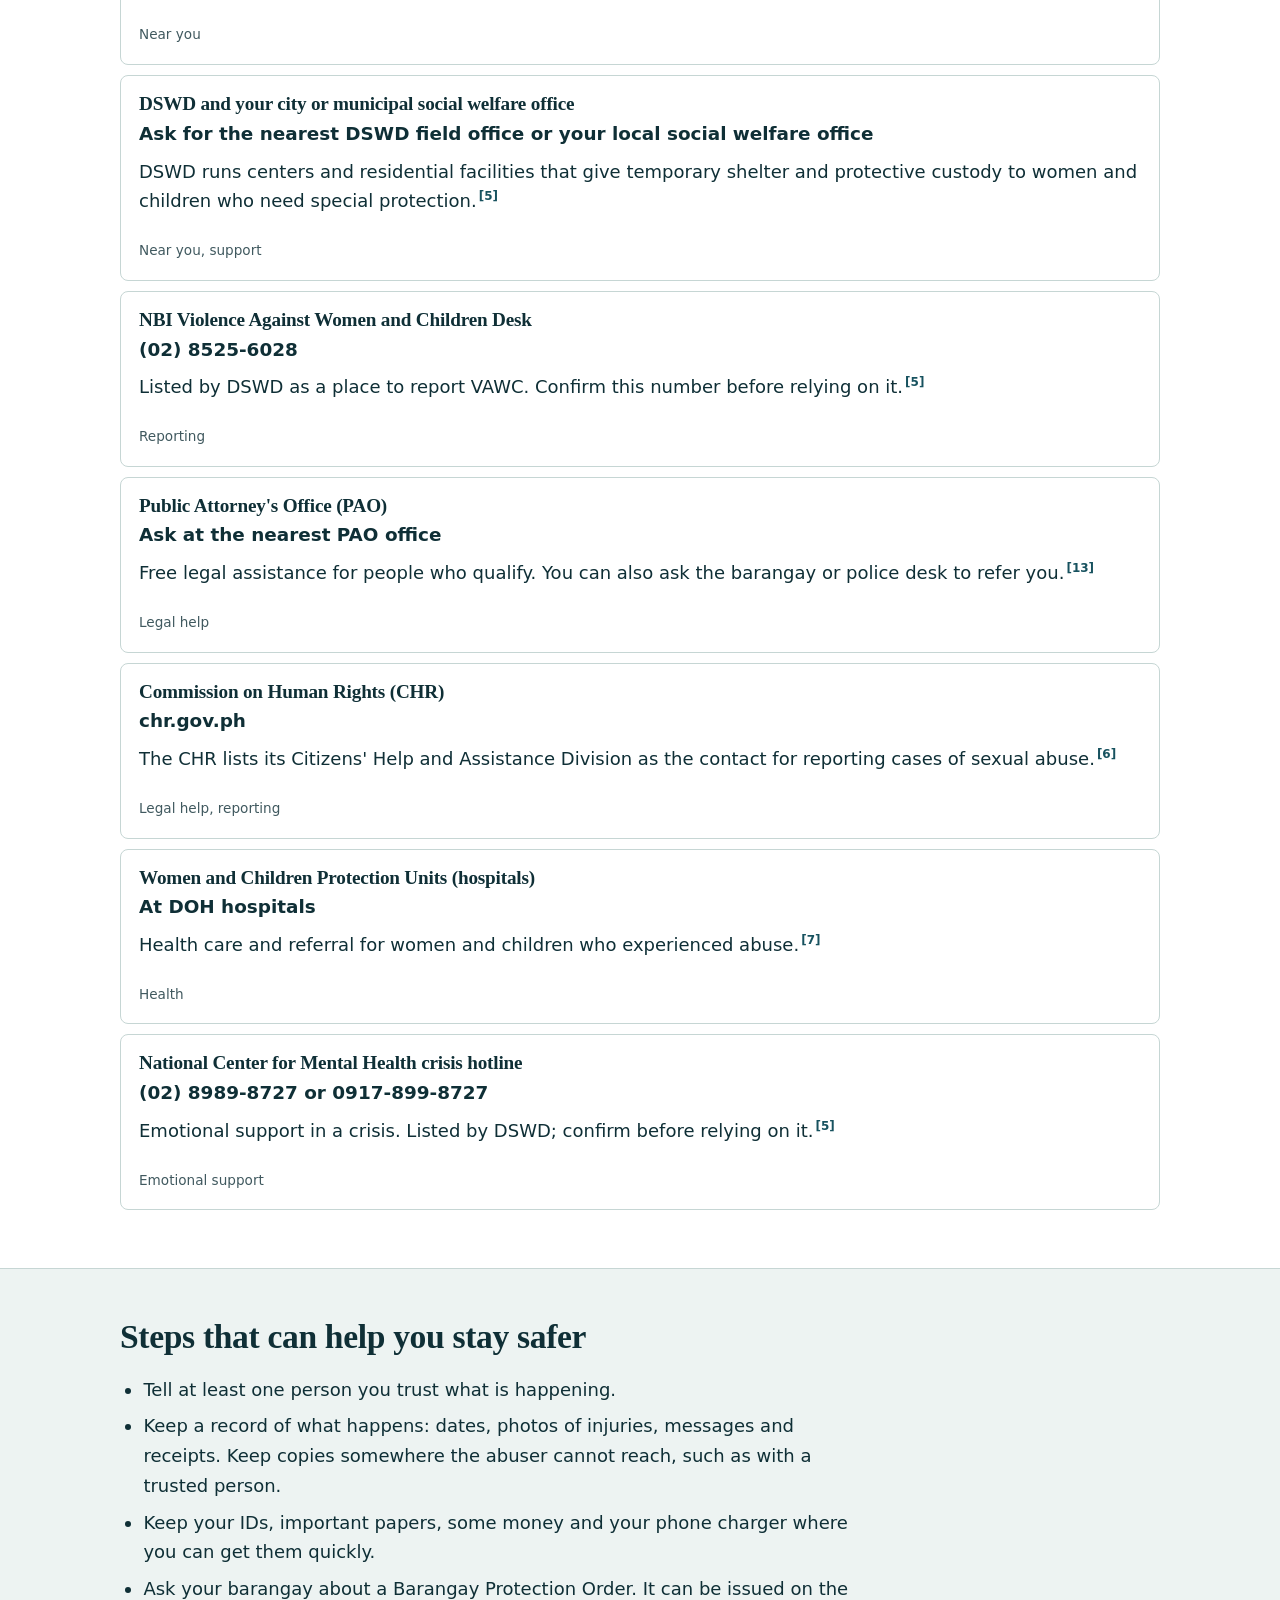
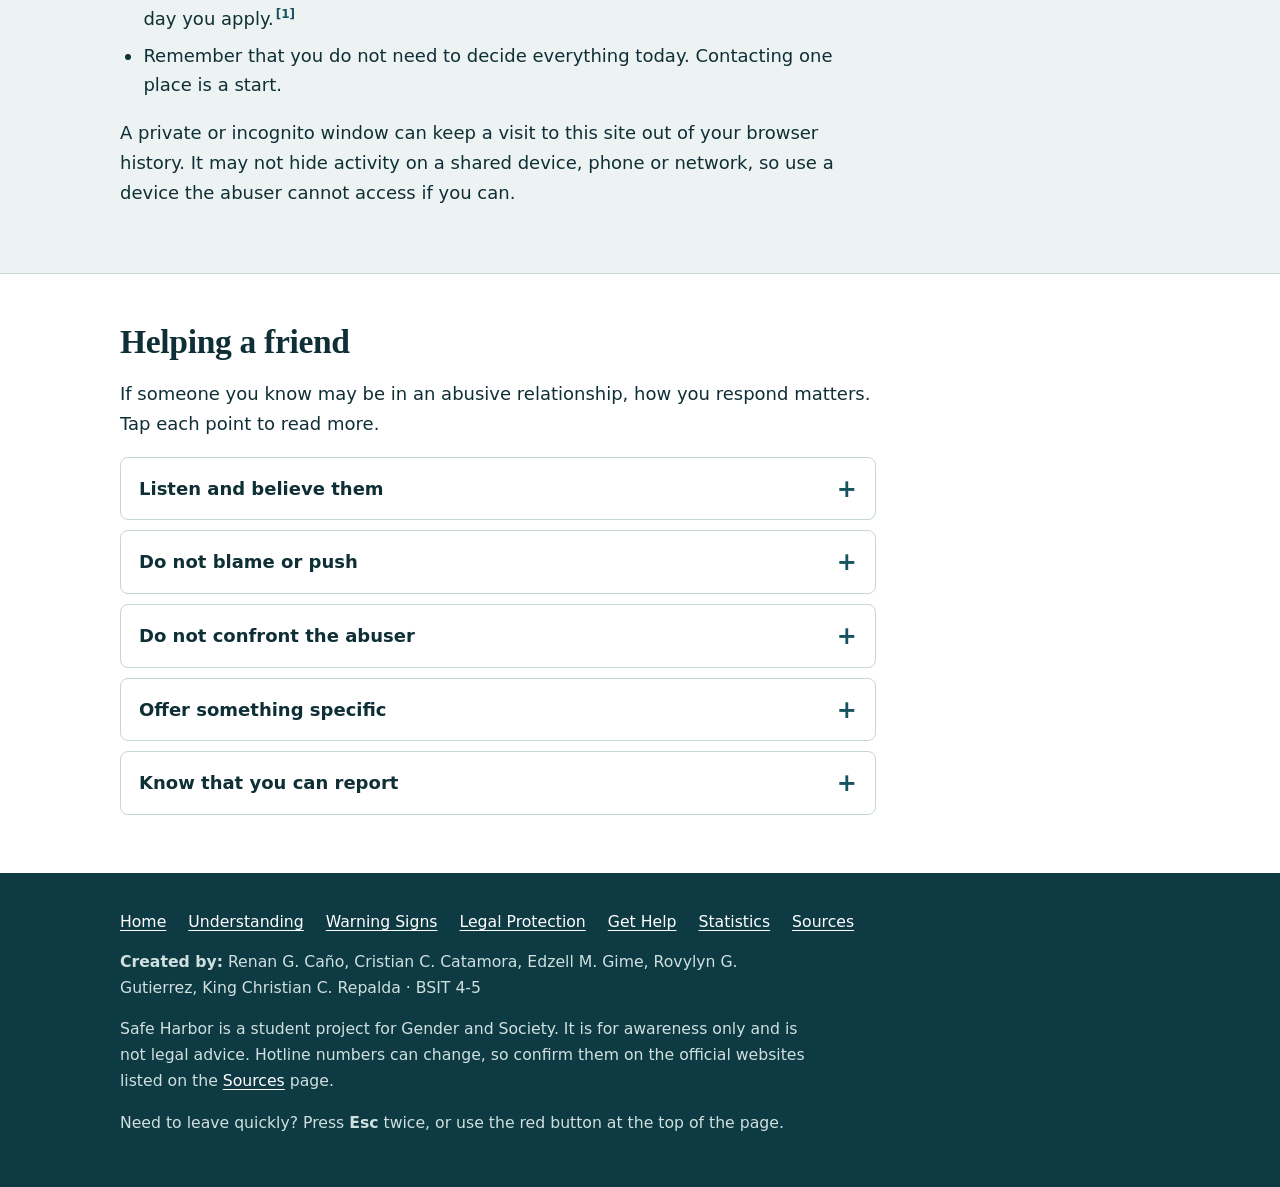
==== commit 72125419: "Use inclusive wording and credit line" ====
--- a/get-help.html
+++ b/get-help.html
@@ -96,10 +96,10 @@
     <h2>Helping a friend</h2>
     <p class="prose">If someone you know may be in an abusive relationship, how you respond matters. Tap each point to read more.</p>
     <div class="prose">
-      <details class="myth"><summary>Listen and believe her</summary><div class="fact"><p>Let her talk without interrupting. Say that you believe her and that it is not her fault.</p></div></details>
-      <details class="myth"><summary>Do not blame or push</summary><div class="fact"><p>Avoid asking "Why don't you just leave?" or telling her what she must do. She knows her situation and the risks best. Respect her pace.</p></div></details>
-      <details class="myth"><summary>Do not confront the abuser</summary><div class="fact"><p>Facing him yourself can put both of you at risk. Let the barangay, police or other authorities handle it.</p></div></details>
-      <details class="myth"><summary>Offer something specific</summary><div class="fact"><p>Offer to go with her to the barangay VAW desk or police desk, help her find the numbers above, mind the children for an hour, or keep copies of important papers.</p></div></details>
+      <details class="myth"><summary>Listen and believe them</summary><div class="fact"><p>Let them talk without interrupting. Say that you believe them and that it is not their fault.</p></div></details>
+      <details class="myth"><summary>Do not blame or push</summary><div class="fact"><p>Avoid asking "Why don't you just leave?" or telling them what to do. They know their situation and the risks best. Respect their pace.</p></div></details>
+      <details class="myth"><summary>Do not confront the abuser</summary><div class="fact"><p>Facing the abuser yourself can put both of you at risk. Let the barangay, police or other authorities handle it.</p></div></details>
+      <details class="myth"><summary>Offer something specific</summary><div class="fact"><p>Offer to go with them to the barangay VAW desk or police desk, help them find the numbers above, mind the children for an hour, or keep copies of important papers.</p></div></details>
       <details class="myth"><summary>Know that you can report</summary><div class="fact"><p>VAWC is a public crime. A person with personal knowledge of what happened may start the complaint, and the law also allows concerned citizens to file for a protection order. If someone is in immediate danger, call 911.<a class="ref" href="sources.html#s1" aria-label="Source 1">[1]</a></p></div></details>
     </div>
   </div>
@@ -117,7 +117,7 @@
       <a href="statistics.html">Statistics</a>
       <a href="sources.html">Sources</a>
     </div>
-    <p class="credits"><strong>Group members:</strong> Renan G. Caño, Cristian C. Catamora, Edzell M. Gime, Rovylyn G. Gutierrez, King Christian C. Repalda &middot; BSIT 4-5</p>
+    <p class="credits"><strong>Created by:</strong> Renan G. Caño, Cristian C. Catamora, Edzell M. Gime, Rovylyn G. Gutierrez, King Christian C. Repalda &middot; BSIT 4-5</p>
     <p>Safe Harbor is a student project for Gender and Society. It is for awareness only and is not legal advice. Hotline numbers can change, so confirm them on the official websites listed on the <a href="sources.html">Sources</a> page.</p>
     <p>Need to leave quickly? Press <strong>Esc</strong> twice, or use the red button at the top of the page.</p>
   </div>
